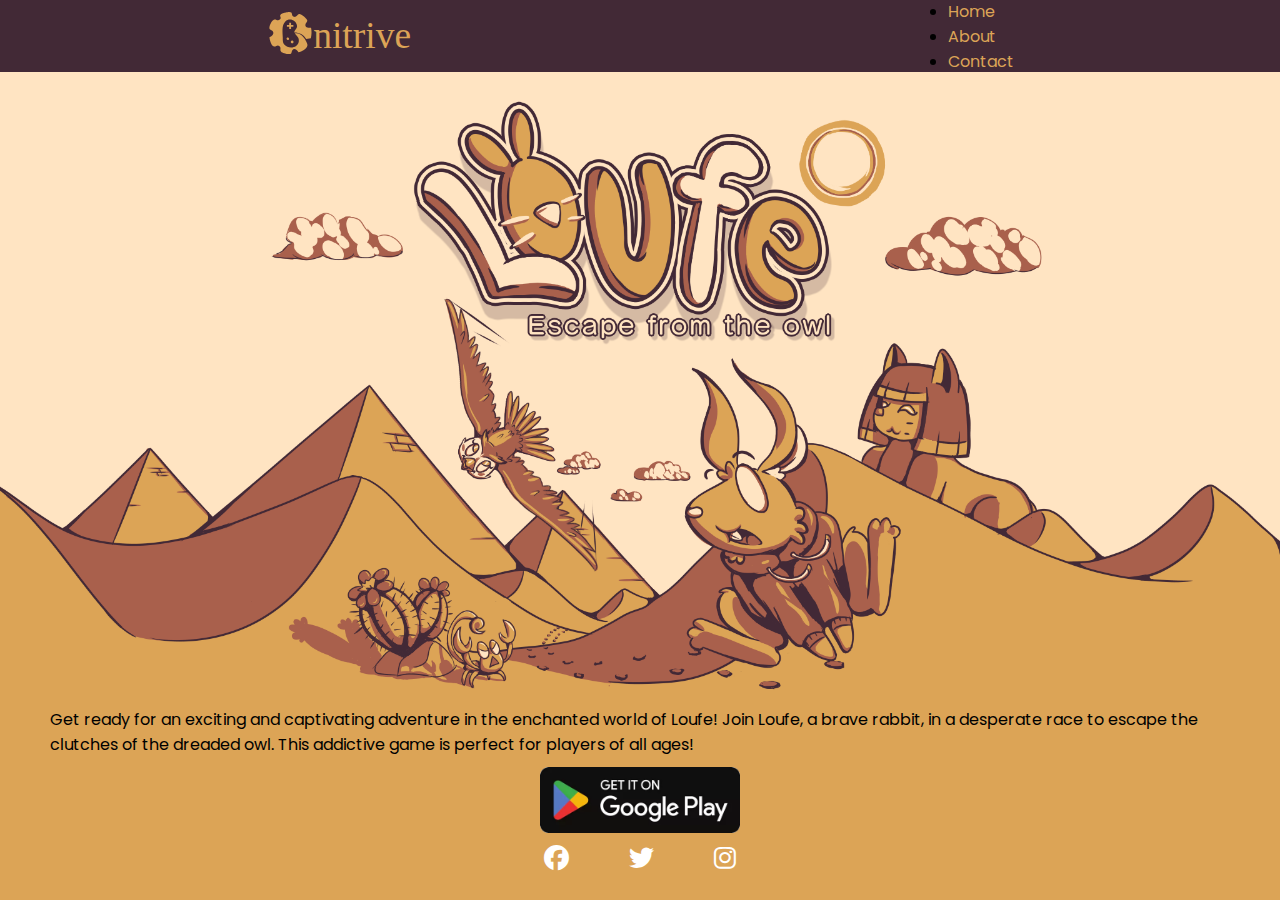
==== index.html @ 4da92eec "Update" ====
<!DOCTYPE html>
<html lang="en">
<head>
    <meta charset="UTF-8">
    <meta http-equiv="X-UA-Compatible" content="IE=edge">
    <meta name="viewport" content="width=device-width, initial-scale=1.0">
    <title>Nitrive</title>
    <script type="text/javascript" src="assets/scripts/functions.js"></script>
    <link rel="stylesheet" href="style.css">  
    <link rel="stylesheet" href="https://cdnjs.cloudflare.com/ajax/libs/font-awesome/6.4.2/css/all.min.css">

</head>
<body>
        <header>
            <nav>
                <a href="/"><img class="logo" src="assets/images/logo.svg"></a>
                <ul class="nav-list">
                    <li><a href="/">Home</a></li>
                    <li><a href="/">About</a></li>
                    <li><a href="/">Contact</a></li>
                </ul>
            </nav>
        </header>
        <main>
            <div class="banner">
                <img class="img-banner" src="assets/images/bg.png" alt="">
            </div>
            <div class="description">
                <p>Get ready for an exciting and captivating adventure in the enchanted world of Loufe! Join Loufe, a brave rabbit, in a desperate race to escape the clutches of the dreaded owl. This addictive game is perfect for players of all ages!</p>
            </div>
            
            <div class="banner-links">
                <a href="https://play.google.com/store/apps/details?id=com.nitrive.loufe">
                    <img class="button-gp" src="assets/images/google-play-button.webp" alt="">
                </a>
            </div>
        </main>
        <footer>
            <div class="media-icons">
                <a class="#"><i class="fab fa-facebook"></i></a>
                <a class="#"><i class="fab fa-twitter"></i></a>
                <a class="#"><i class="fab fa-instagram"></i></a>
            </div>
        </footer>
</body>
</html>
---- style.css ----
@import url('https://fonts.googleapis.com/css2?family=Poppins:wght@300;400;500;600;700;800;900&display=swap');

/* RESET */

*{
    margin: 0;
    padding: 0;
    font-family:'Poppins', sans-serif;
}
nav {
    display: flex;
    justify-content: space-around;
    align-items: center;
    height: 8vh;
    background-color: #422936;
}

a {
    text-decoration: none;
    color: #dca456;
}
a:hover {
    color:  #dca456;
    background-color: #422936;
    padding: 5px;
    border-radius: 15px;
}

body {
    position: relative;
    width: 100%;
    min-height: 100vh;
    justify-content: center;
    background-size: cover;
    background-color: #dca456;
}

.logo {
    width: 150px;
}



.banner {
    display: flex;
    position: relative;
    justify-content: center;
    background-repeat: no-repeat;
    background-size: cover;
    margin: 0;
    height: auto;
}
.img-banner {
    width: 100%;
}

.description {
    margin: 10px 50px;
}

.banner-links {
    position: relative;
    display: flex;
    justify-content: center;
    margin: 0px 100px;
}
.button-gp {
    width: 200px;
}


.media-icons {
    display: flex;
    justify-content: center;
    align-items: center;
    margin: auto;
    transition: 0.3s;
    transition-property: transform;

}
.media-icons a {
    position: relative;
    color: white;
    font-size: 25px;
}
.media-icons a:not(:last-child) {
    margin-right: 60px;
}
.media-icons a:hover {
    transform: scale(1.5);
}

label {
    display: none;
}
#check{
    z-index: 3;
}

/* Responsive Desktop */

@media (max-width: 180px){
    .logo {
        height: 50px;
    }
}

@media (max-width: 960px){
    header .navigation{
        display: none;
    }
    label {
        display: block;
        font-size: 20px;
        cursor: pointer;
    }
    label:hover {
        color: black;
    }
    label .close-btn{
        display: none;
    }
    #check:checked ~ header .navigation{
        z-index: 2;
        position: fixed;
        background: rgb(114, 223, 255, 0.9);
        top: 0;
        bottom: 0;
        right: 0;
        left: 0;
        display: flex;
        flex-direction: column;
    }
}
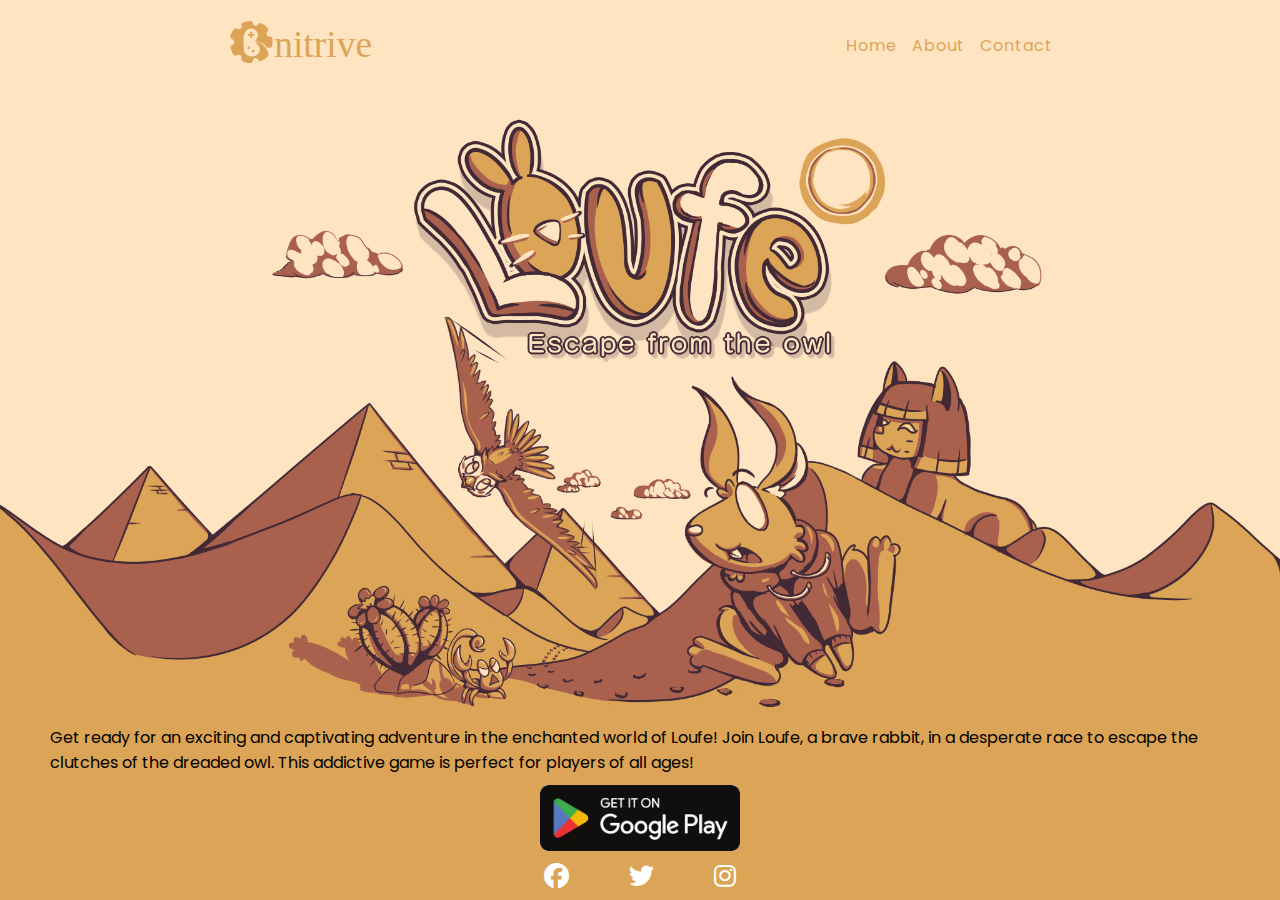
==== commit 3f008a2a: "Update files" ====
--- a/index.html
+++ b/index.html
@@ -3,7 +3,7 @@
 <head>
     <meta charset="UTF-8">
     <meta http-equiv="X-UA-Compatible" content="IE=edge">
-    <meta name="viewport" content="width=device-width, initial-scale=1.0">
+    <meta name="viewport" content="width=device-width, user-scalable=yes, initial-scale=1.0, maximum-scale=10, minimum-scale=1.0">
     <title>Nitrive</title>
     <script type="text/javascript" src="assets/scripts/functions.js"></script>
     <link rel="stylesheet" href="style.css">  
@@ -14,6 +14,9 @@
         <header>
             <nav>
                 <a href="/"><img class="logo" src="assets/images/logo.svg"></a>
+                <div class="mobile-menu">
+                    <i class="fa fa-bars"></i>
+                </div>
                 <ul class="nav-list">
                     <li><a href="/">Home</a></li>
                     <li><a href="/">About</a></li>
@@ -42,5 +45,7 @@
                 <a class="#"><i class="fab fa-instagram"></i></a>
             </div>
         </footer>
+        <script type="text/javascript" src="assets/scripts/mobile-navbar.js" ></script>
 </body>
+
 </html>--- a/style.css
+++ b/style.css
@@ -11,8 +11,9 @@
     display: flex;
     justify-content: space-around;
     align-items: center;
-    height: 8vh;
-    background-color: #422936;
+    height: 10vh;
+    background-color: #ffe4c2
+
 }
 
 a {
@@ -35,9 +36,34 @@
     background-color: #dca456;
 }
 
+/************** HEADER ****************/
+
 .logo {
     width: 150px;
 }
+
+.nav-list {
+    display: flex;
+    list-style: none;
+}
+.nav-list li {
+    letter-spacing: 1px;
+    margin-left: 15px;
+}
+
+.mobile-menu {
+    display: none;
+    color: #422936;
+    cursor: pointer;
+}
+
+
+
+
+
+
+
+
 
 
 
@@ -90,45 +116,10 @@
     transform: scale(1.5);
 }
 
-label {
-    display: none;
-}
-#check{
-    z-index: 3;
-}
-
 /* Responsive Desktop */
 
-@media (max-width: 180px){
-    .logo {
-        height: 50px;
-    }
-}
-
-@media (max-width: 960px){
-    header .navigation{
+@media(max-width: 500px){
+    .nav-list {
         display: none;
     }
-    label {
-        display: block;
-        font-size: 20px;
-        cursor: pointer;
-    }
-    label:hover {
-        color: black;
-    }
-    label .close-btn{
-        display: none;
-    }
-    #check:checked ~ header .navigation{
-        z-index: 2;
-        position: fixed;
-        background: rgb(114, 223, 255, 0.9);
-        top: 0;
-        bottom: 0;
-        right: 0;
-        left: 0;
-        display: flex;
-        flex-direction: column;
-    }
 }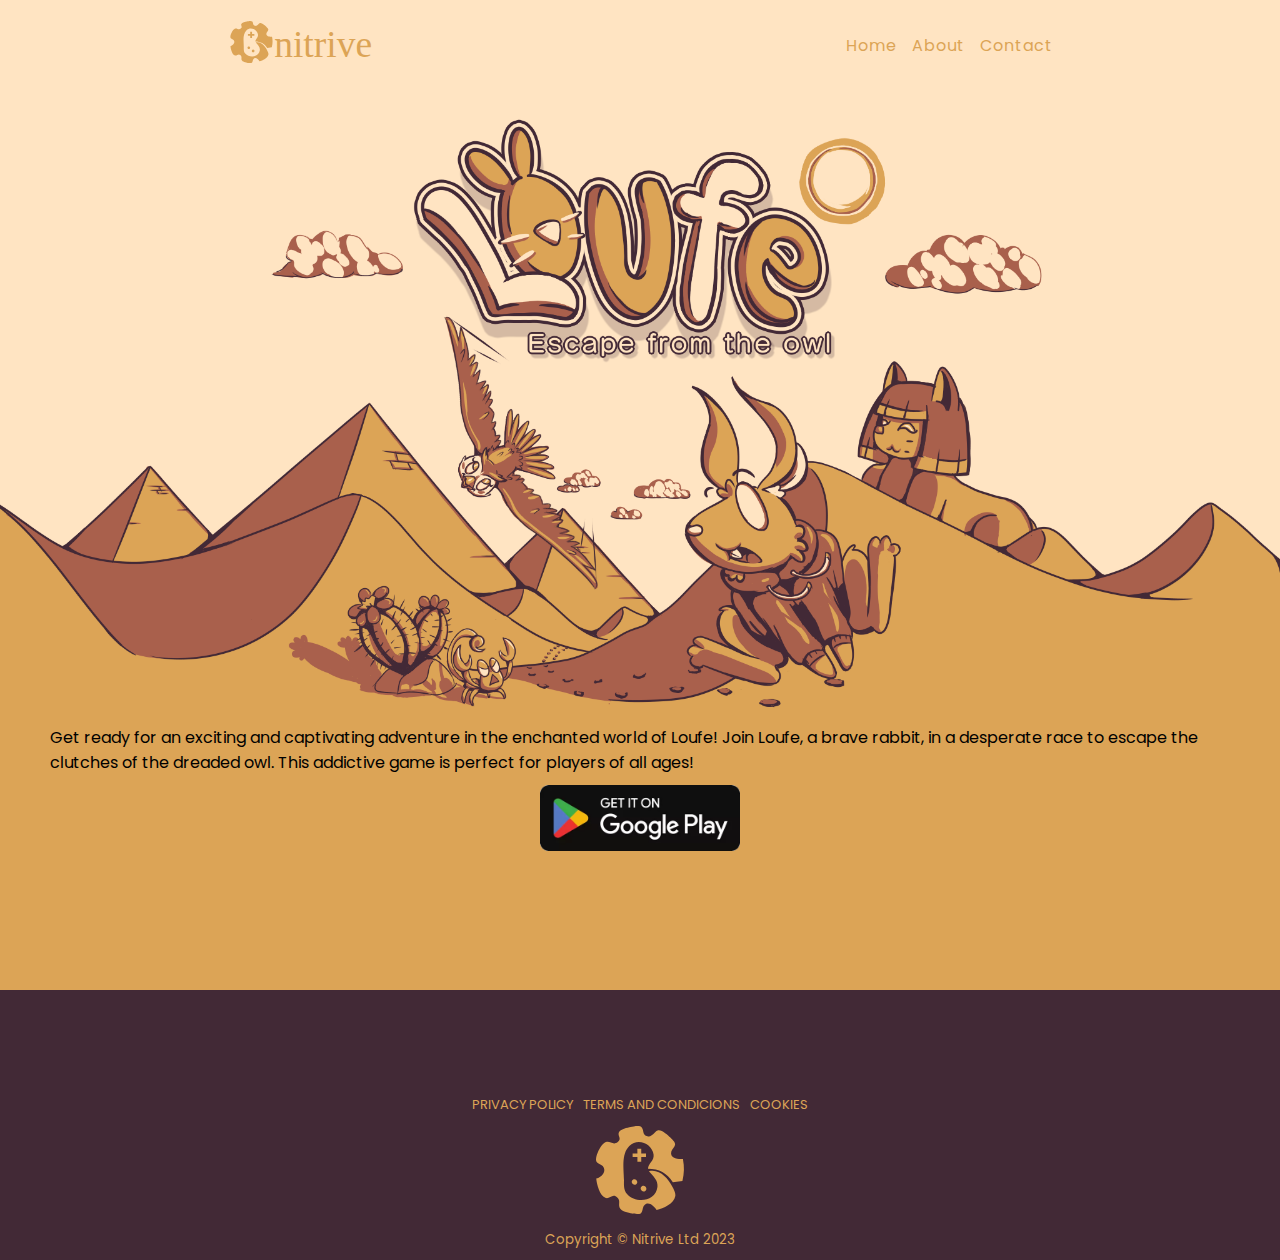
==== commit 5c59680e: "Update files" ====
--- a/index.html
+++ b/index.html
@@ -24,6 +24,9 @@
                 </ul>
             </nav>
         </header>
+        <div class="banner">
+
+        </div>
         <main>
             <div class="banner">
                 <img class="img-banner" src="assets/images/bg.png" alt="">
@@ -39,10 +42,18 @@
             </div>
         </main>
         <footer>
-            <div class="media-icons">
-                <a class="#"><i class="fab fa-facebook"></i></a>
-                <a class="#"><i class="fab fa-twitter"></i></a>
-                <a class="#"><i class="fab fa-instagram"></i></a>
+            <div class="site-map">
+                <ul>
+                    <a href=""><li>Privacy Policy</li></a>
+                    <a href=""><li>Terms and Condicions</li></a>
+                    <a href=""><li>Cookies</li></a>
+                </ul>
+            </div>
+            <div class="footer-logo">
+                <img class="m-logo" src="assets/images/logo1.svg" alt="">
+            </div>
+            <div class="copyright">
+                <span> Copyright &copy Nitrive Ltd 2023</span>
             </div>
         </footer>
         <script type="text/javascript" src="assets/scripts/mobile-navbar.js" ></script>
--- a/style.css
+++ b/style.css
@@ -21,17 +21,13 @@
     color: #dca456;
 }
 a:hover {
-    color:  #dca456;
-    background-color: #422936;
-    padding: 5px;
+    color:  #422936;
     border-radius: 15px;
 }
 
 body {
-    position: relative;
-    width: 100%;
-    min-height: 100vh;
-    justify-content: center;
+    margin: 0;
+    padding: 0;
     background-size: cover;
     background-color: #dca456;
 }
@@ -57,11 +53,52 @@
     cursor: pointer;
 }
 
+main {
+    min-height: 100vh;
+    height: auto;
+}
 
+/************** FOOTER ****************/
+footer {
+    position: relative;
+    width: 100%;
+    display: block;
+    align-items: center;
+    align-content: center;
+    padding-top: 100px;
+    padding-bottom: 10px;
+    background-color: #422936;
+}
+.site-map {
+    font-size: small;
+    text-transform: uppercase;
+    align-items: center;
+}
+.site-map ul {
+    list-style: none;
+    display: flex;
+    justify-content: center;
+}
+.site-map ul li {
+    padding: 5px;
+}
 
+.footer-logo{
+    padding-bottom: 10px;
+    display: flex;
+    align-items: center;
+    justify-content: center;
+    width: 100%;
+}
+.m-logo{
+    width: 100px;
+}
 
-
-
+.copyright {
+    color: #dca456;
+    text-align: center;
+    font-size: smaller;
+}
 
 
 
@@ -74,10 +111,10 @@
     background-repeat: no-repeat;
     background-size: cover;
     margin: 0;
-    height: auto;
 }
 .img-banner {
     width: 100%;
+    height: auto;
 }
 
 .description {
@@ -95,30 +132,14 @@
 }
 
 
-.media-icons {
-    display: flex;
-    justify-content: center;
-    align-items: center;
-    margin: auto;
-    transition: 0.3s;
-    transition-property: transform;
-
-}
-.media-icons a {
-    position: relative;
-    color: white;
-    font-size: 25px;
-}
-.media-icons a:not(:last-child) {
-    margin-right: 60px;
-}
-.media-icons a:hover {
-    transform: scale(1.5);
-}
 
 /* Responsive Desktop */
 
 @media(max-width: 500px){
+    footer {
+        margin: 0;
+        padding: 0;
+    }
     .nav-list {
         display: none;
     }
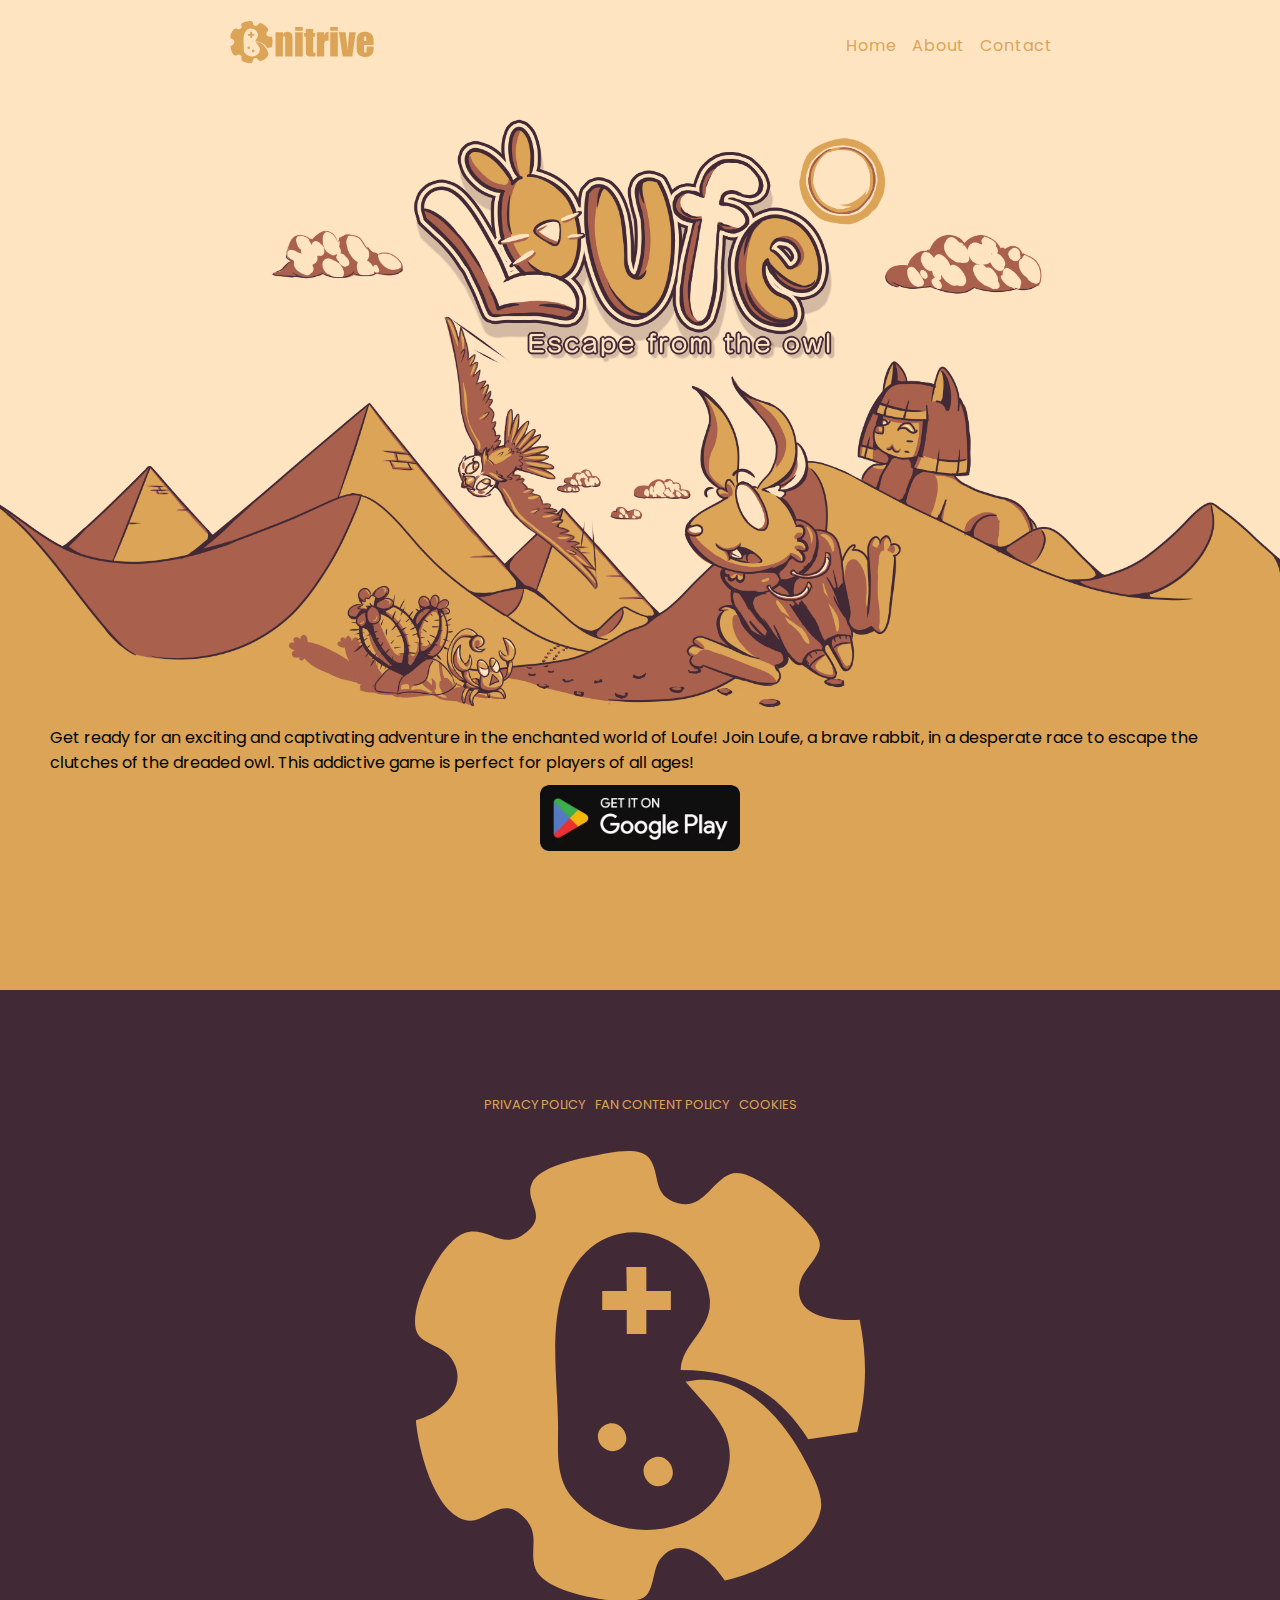
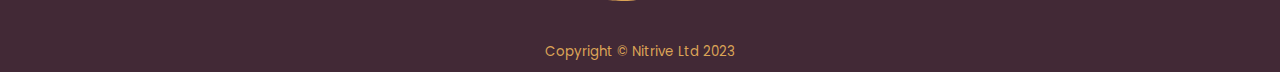
==== commit a9cec124: "Update files" ====
--- a/index.html
+++ b/index.html
@@ -45,7 +45,7 @@
             <div class="site-map">
                 <ul>
                     <a href=""><li>Privacy Policy</li></a>
-                    <a href=""><li>Terms and Condicions</li></a>
+                    <a href=""><li>Fan Content Policy</li></a>
                     <a href=""><li>Cookies</li></a>
                 </ul>
             </div>
--- a/style.css
+++ b/style.css
@@ -90,9 +90,7 @@
     justify-content: center;
     width: 100%;
 }
-.m-logo{
-    width: 100px;
-}
+
 
 .copyright {
     color: #dca456;
@@ -143,4 +141,40 @@
     .nav-list {
         display: none;
     }
+}
+
+/* Mobile */
+
+@media(max-width: 300px){
+    /*----- Main-----*/
+    main {
+        min-height: auto;
+        padding-bottom: 50px;
+    }
+    .description {
+        color: #422936;
+        font-size: 10px;
+    }
+    .button-gp {
+        width: 100px;
+    }
+
+
+
+    /*----- Footer -----*/
+    footer {
+        padding-bottom: 10px;
+    }
+    .site-map ul {
+        font-size: 10px;
+    }
+    .site-map ul li:hover {
+        color: #ffe4c2;
+    }
+    .m-logo {
+        width: 50px;
+    }
+    .copyright {
+        font-size: 10px;
+    }
 }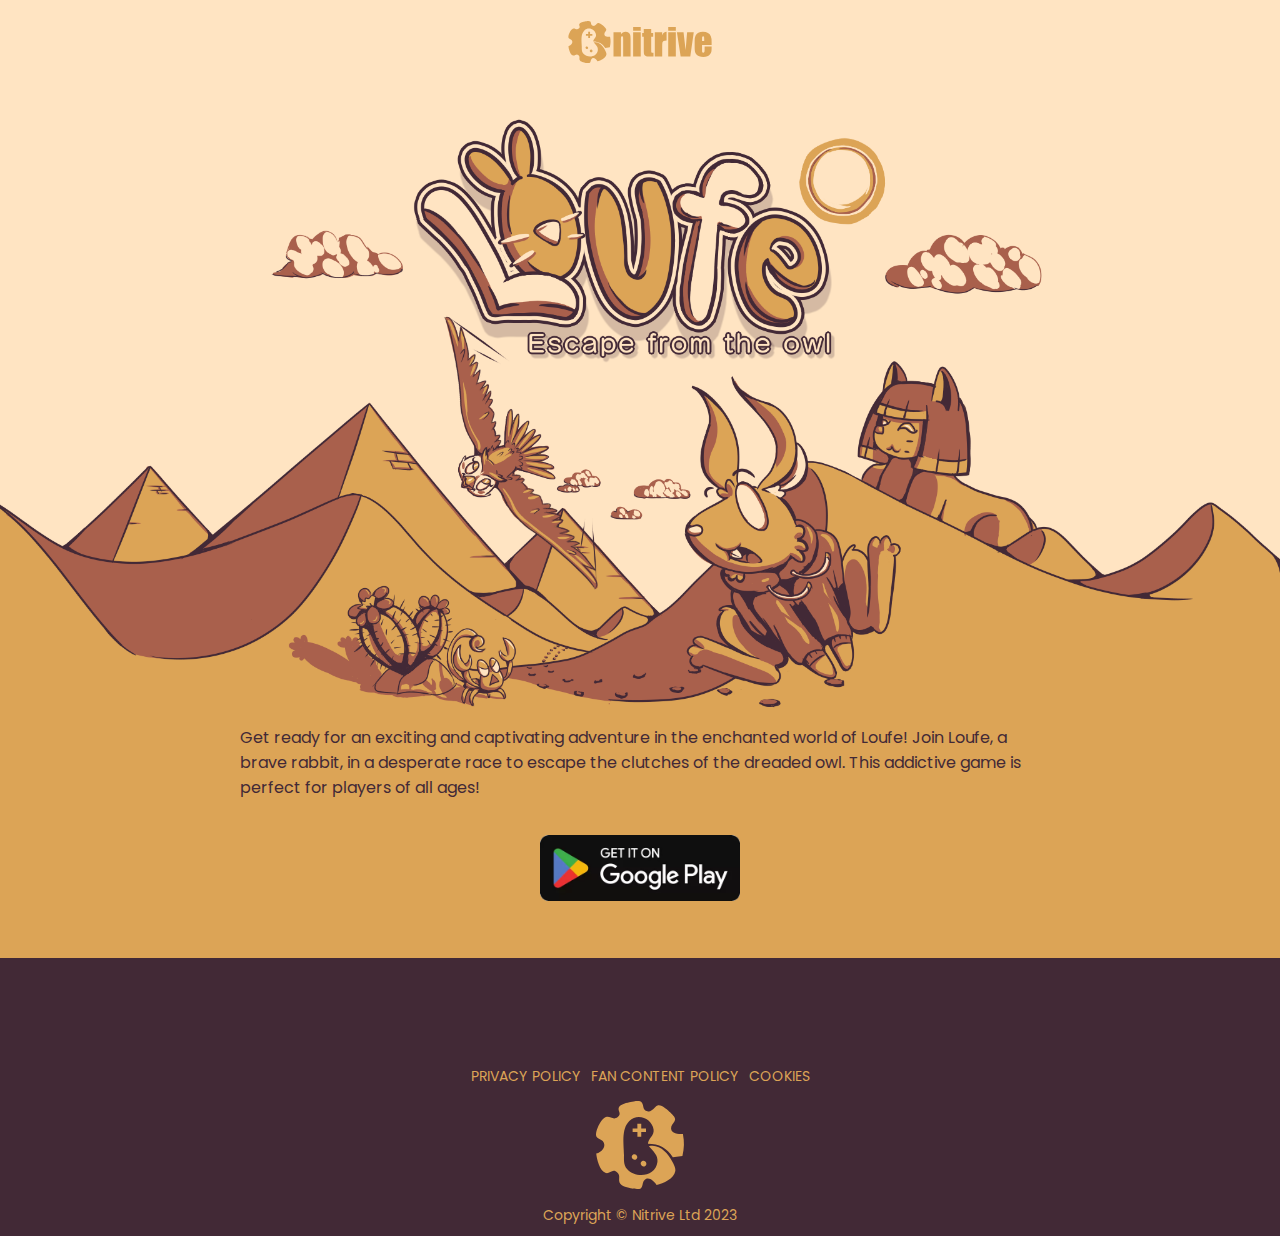
==== commit e88c77e2: "Update files" ====
--- a/index.html
+++ b/index.html
@@ -8,7 +8,8 @@
     <script type="text/javascript" src="assets/scripts/functions.js"></script>
     <link rel="stylesheet" href="style.css">  
     <link rel="stylesheet" href="https://cdnjs.cloudflare.com/ajax/libs/font-awesome/6.4.2/css/all.min.css">
-
+    <link rel="icon" type="image/x-icon" href="/assets/images/logo1.svg">
+    
 </head>
 <body>
         <header>
@@ -44,9 +45,9 @@
         <footer>
             <div class="site-map">
                 <ul>
-                    <a href=""><li>Privacy Policy</li></a>
+                    <a href="/privacy-policy.html"><li>Privacy Policy</li></a>
                     <a href=""><li>Fan Content Policy</li></a>
-                    <a href=""><li>Cookies</li></a>
+                    <a href="/cookies.html"><li>Cookies</li></a>
                 </ul>
             </div>
             <div class="footer-logo">
--- a/style.css
+++ b/style.css
@@ -1,12 +1,35 @@
 @import url('https://fonts.googleapis.com/css2?family=Poppins:wght@300;400;500;600;700;800;900&display=swap');
 
 /* RESET */
+
+
 
 *{
     margin: 0;
     padding: 0;
     font-family:'Poppins', sans-serif;
 }
+h1 {
+    font-size: 36px;
+    text-transform: uppercase;
+    color: #dca456;
+    padding: 10px;
+    text-align: center;
+}
+h2 {
+    color: #dca456;
+    text-transform: uppercase;
+    padding: 5px;
+    font-size: 32;
+}
+h3 {
+    color: #422936;
+}
+p {
+    color: #422936;
+    padding: 10px;
+}
+
 nav {
     display: flex;
     justify-content: space-around;
@@ -28,10 +51,15 @@
 body {
     margin: 0;
     padding: 0;
+    height: 100%;
     background-size: cover;
     background-color: #dca456;
 }
 
+ul {
+    padding: 3px 50px;
+}
+
 /************** HEADER ****************/
 
 .logo {
@@ -39,7 +67,7 @@
 }
 
 .nav-list {
-    display: flex;
+    display: none;
     list-style: none;
 }
 .nav-list li {
@@ -54,7 +82,6 @@
 }
 
 main {
-    min-height: 100vh;
     height: auto;
 }
 
@@ -116,14 +143,23 @@
 }
 
 .description {
-    margin: 10px 50px;
+    position: relative;
+    display: flex;
+    justify-content: center;
+    margin-bottom: 25px;
+}
+.description p {
+    padding-left: 20px;
+    padding-right: 20px;
+    font-size: 16px;
+    width: 800px;
 }
 
 .banner-links {
     position: relative;
     display: flex;
     justify-content: center;
-    margin: 0px 100px;
+    margin-bottom: 50px;
 }
 .button-gp {
     width: 200px;
@@ -131,15 +167,71 @@
 
 
 
+footer {
+    padding-bottom: 10px;
+}
+.site-map ul {
+    font-size: 14px;
+}
+.site-map ul li:hover {
+    color: #ffe4c2;
+}
+.m-logo {
+    width: 100px;
+}
+.copyright {
+    font-size: 14px;
+}
+
 /* Responsive Desktop */
 
+.main-container {
+    max-width: 1000px;
+    min-height: 600px;
+    padding: 50px;
+    background-color: #ffe4c2;
+}
+
+
 @media(max-width: 500px){
+    body {
+        height: 100%;
+    }
+    /*----- Main-----*/
+    main {
+        min-height: auto;
+        padding-bottom: 50px;
+    }
+    .description {
+        padding-left: 20px;
+        padding-right: 20px;
+        color: #422936;
+        font-size: 12px;
+    }
+    .description p {
+        font-size: 14px;
+        width: 800px;
+    }
+    .button-gp {
+        width: 100px;
+    }
+    /*----- Footer -----*/
     footer {
         margin: 0;
-        padding: 0;
-    }
-    .nav-list {
-        display: none;
+        padding-top: 10px;
+        padding-bottom: 10px;
+    }
+    .site-map ul {
+        font-size: 12px;
+    }
+    .site-map ul li:hover {
+        color: #ffe4c2;
+    }
+    .m-logo {
+        width: 80px;
+    }
+    .copyright {
+        font-size: 12px;
     }
 }
 
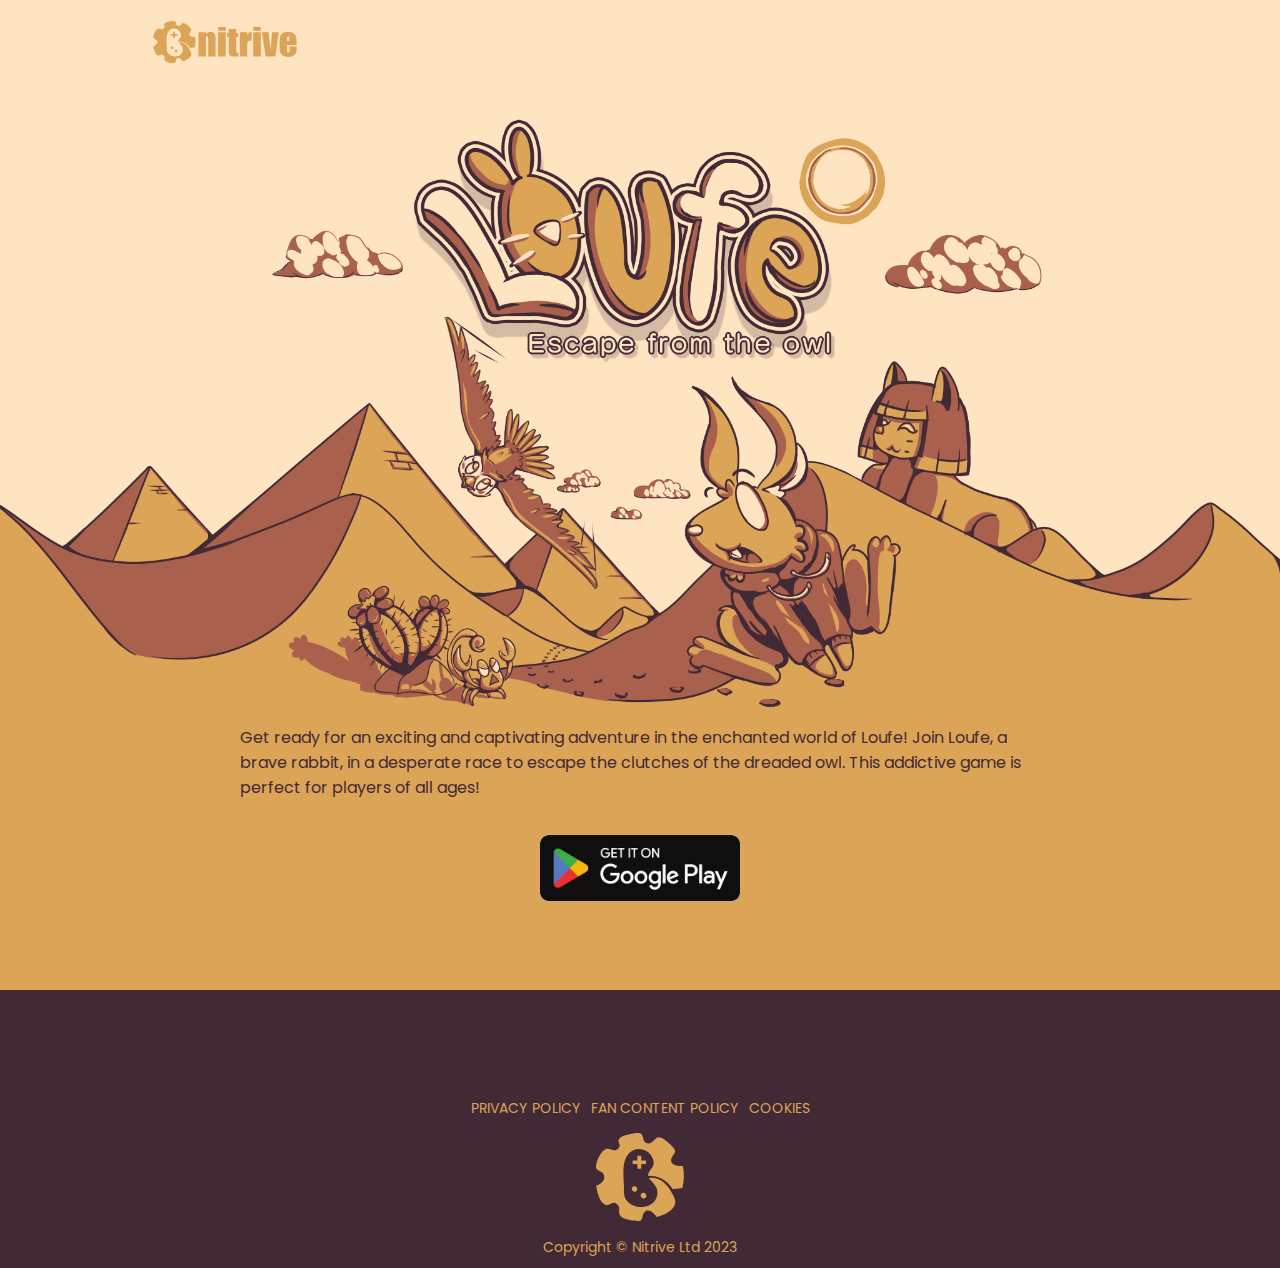
==== commit 3a1d0823: "Update files" ====
--- a/index.html
+++ b/index.html
@@ -13,17 +13,16 @@
 </head>
 <body>
         <header>
+            <!-- Navbar -->
             <nav>
                 <a href="/"><img class="logo" src="assets/images/logo.svg"></a>
-                <div class="mobile-menu">
-                    <i class="fa fa-bars"></i>
-                </div>
                 <ul class="nav-list">
                     <li><a href="/">Home</a></li>
                     <li><a href="/">About</a></li>
                     <li><a href="/">Contact</a></li>
                 </ul>
             </nav>
+            <!-- Navber -->
         </header>
         <div class="banner">
 
--- a/style.css
+++ b/style.css
@@ -1,8 +1,6 @@
 @import url('https://fonts.googleapis.com/css2?family=Poppins:wght@300;400;500;600;700;800;900&display=swap');
 
 /* RESET */
-
-
 
 *{
     margin: 0;
@@ -30,9 +28,16 @@
     padding: 10px;
 }
 
+header{
+    background-color: #ffe4c2;
+    display: flex;
+    justify-content: center;
+}
 nav {
-    display: flex;
-    justify-content: space-around;
+    width: 100%;
+    max-width: 1000px;
+    display: flex;
+    justify-content: left;
     align-items: center;
     height: 10vh;
     background-color: #ffe4c2
@@ -63,6 +68,7 @@
 /************** HEADER ****************/
 
 .logo {
+    padding: 0px 10px;
     width: 150px;
 }
 
@@ -82,7 +88,7 @@
 }
 
 main {
-    height: auto;
+    min-height: 100vh;
 }
 
 /************** FOOTER ****************/
@@ -186,21 +192,18 @@
 /* Responsive Desktop */
 
 .main-container {
+    display: flex;
+    justify-content: center;
+    background-color: #ffe4c2;
+}
+.container {
     max-width: 1000px;
-    min-height: 600px;
-    padding: 50px;
-    background-color: #ffe4c2;
 }
 
 
 @media(max-width: 500px){
     body {
         height: 100%;
-    }
-    /*----- Main-----*/
-    main {
-        min-height: auto;
-        padding-bottom: 50px;
     }
     .description {
         padding-left: 20px;
@@ -238,11 +241,6 @@
 /* Mobile */
 
 @media(max-width: 300px){
-    /*----- Main-----*/
-    main {
-        min-height: auto;
-        padding-bottom: 50px;
-    }
     .description {
         color: #422936;
         font-size: 10px;
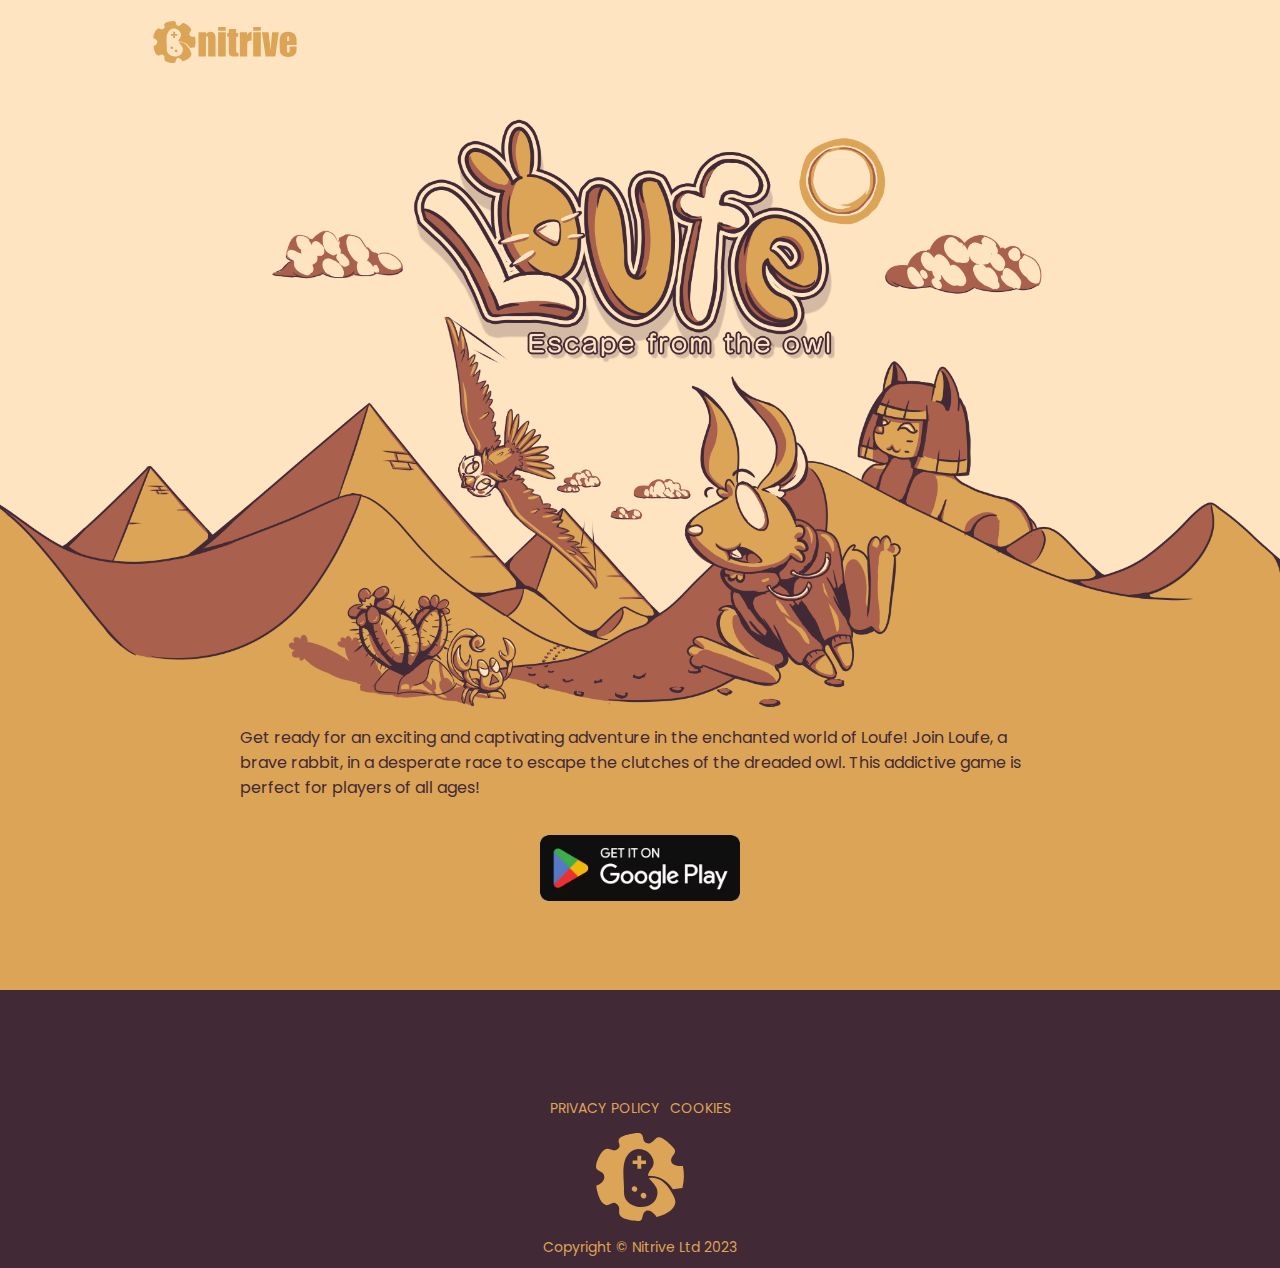
==== commit 09577ad8: "Update files" ====
--- a/index.html
+++ b/index.html
@@ -45,7 +45,6 @@
             <div class="site-map">
                 <ul>
                     <a href="/privacy-policy.html"><li>Privacy Policy</li></a>
-                    <a href=""><li>Fan Content Policy</li></a>
                     <a href="/cookies.html"><li>Cookies</li></a>
                 </ul>
             </div>
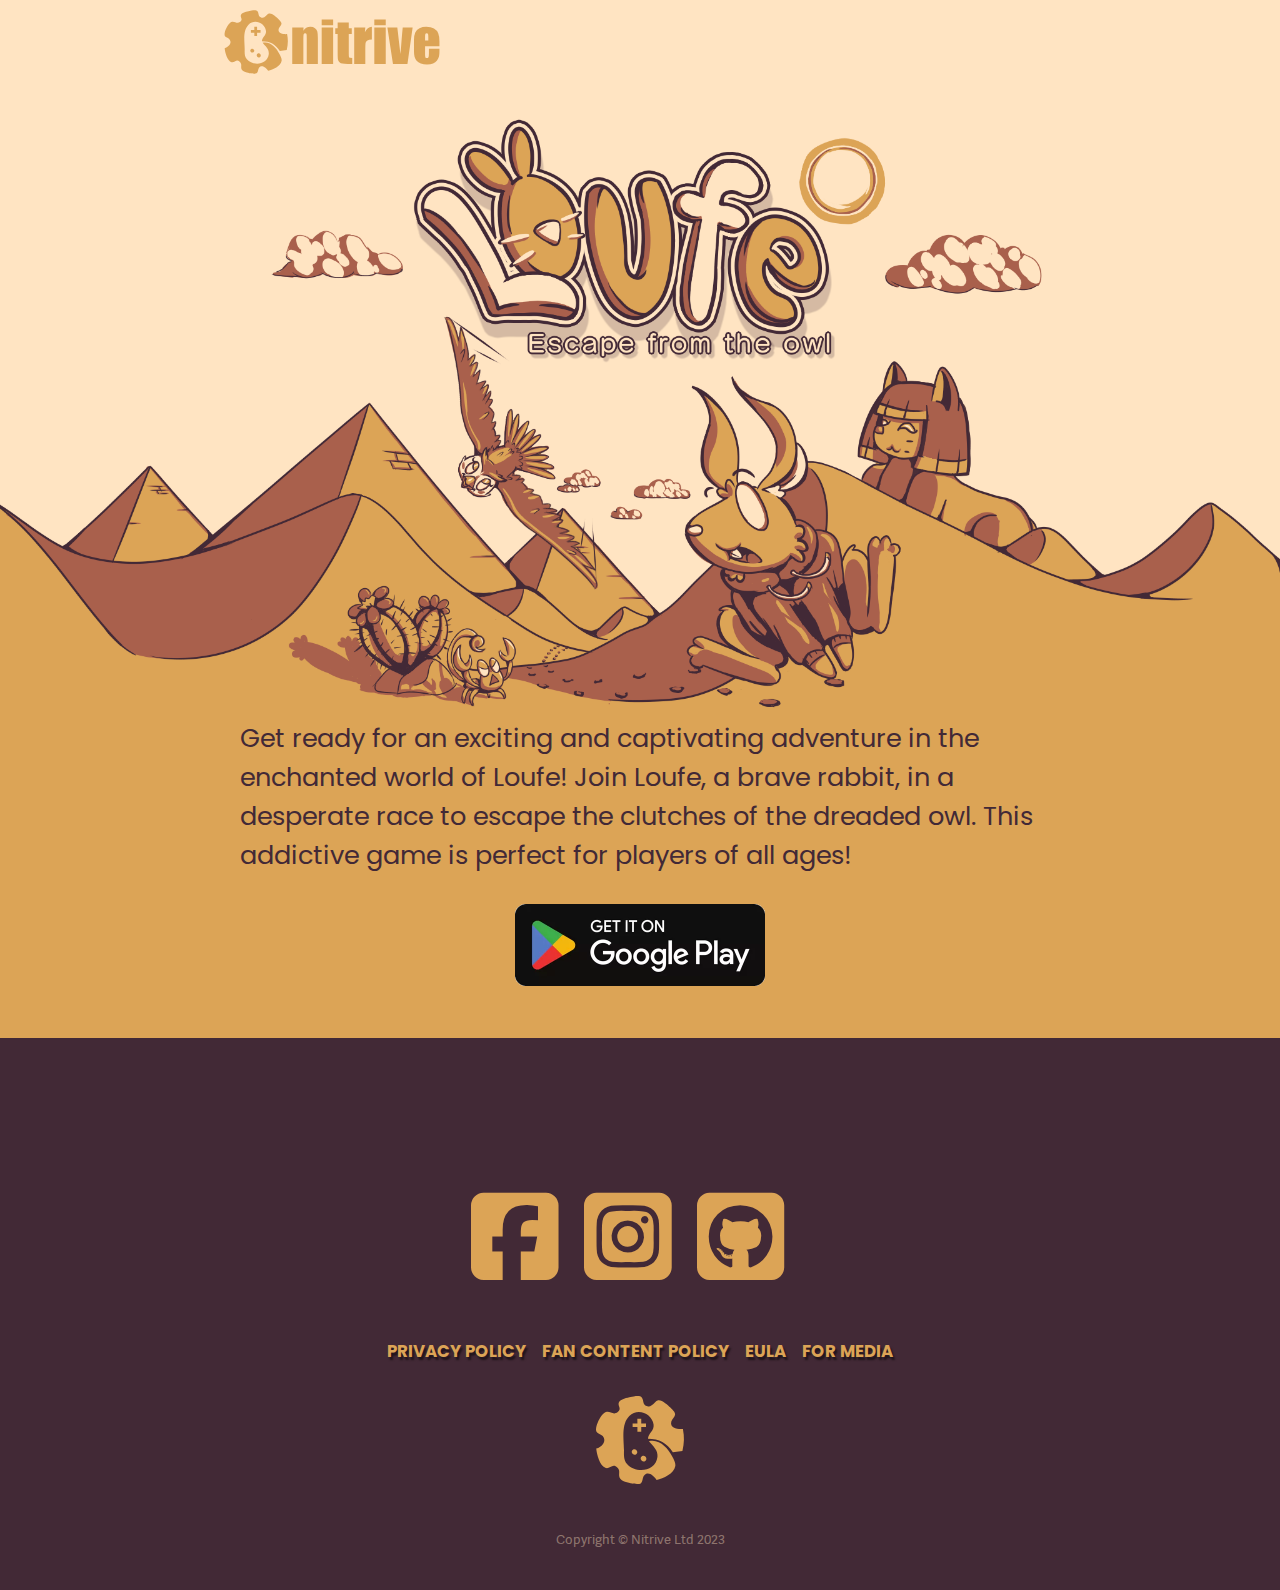
==== commit 779b98e7: "Update files" ====
--- a/index.html
+++ b/index.html
@@ -36,26 +36,34 @@
             </div>
             
             <div class="banner-links">
-                <a href="https://play.google.com/store/apps/details?id=com.nitrive.loufe">
+                <a target="_blank" href="https://play.google.com/store/apps/details?id=com.nitrive.loufe">
                     <img class="button-gp" src="assets/images/google-play-button.webp" alt="">
                 </a>
             </div>
         </main>
-        <footer>
+        <!--  Footer -->
+    <footer>
+            <section class="social-media">
+                <a target="_blank" href="https://www.facebook.com/nitrive/"><i class="fa-brands fa-square-facebook"></i></a>
+                <a target="_blank" href="https://www.instagram.com/nitrive/"><i class="fa-brands fa-square-instagram"></i></a>
+                <a target="_blank" href="https://www.github.com/nitriveteam/"><i class="fa-brands fa-square-github"></i></a>
+            </section>
             <div class="site-map">
                 <ul>
-                    <a href="/privacy-policy.html"><li>Privacy Policy</li></a>
-                    <a href="/cookies.html"><li>Cookies</li></a>
+                    <li><a href="/privacy-policy.html">Privacy Policy</a></li></a>
+                    <li><a href="/">Fan Content Policy</a></li>
+                    <li><a href="/">Eula</a></li>
+                    <li><a href="/">For Media</a></li>
                 </ul>
             </div>
             <div class="footer-logo">
                 <img class="m-logo" src="assets/images/logo1.svg" alt="">
             </div>
-            <div class="copyright">
-                <span> Copyright &copy Nitrive Ltd 2023</span>
-            </div>
-        </footer>
-        <script type="text/javascript" src="assets/scripts/mobile-navbar.js" ></script>
+            <p class="copyright">
+                <small> Copyright &copy Nitrive Ltd 2023</small>
+            </p>
+    </footer>
+         <!--  Footer -->
 </body>
 
 </html>--- a/style.css
+++ b/style.css
@@ -1,4 +1,15 @@
 @import url('https://fonts.googleapis.com/css2?family=Poppins:wght@300;400;500;600;700;800;900&display=swap');
+
+@font-face {
+    font-family: Adelle Sans;
+    src: url(assets/font/adellesans/AdelleSansBasic-Regular.ttf);
+}
+
+@font-face {
+    font-family: 'Metric';
+    src: url('assets/font/metric/MetricBold.woff2');
+    font-weight: bold;
+}
 
 /* RESET */
 
@@ -7,17 +18,22 @@
     padding: 0;
     font-family:'Poppins', sans-serif;
 }
+small {
+    font-size: max(12px, 1vw);
+    font-family: Adelle Sans;
+    font-style: normal;
+}
 h1 {
     font-size: 36px;
     text-transform: uppercase;
     color: #dca456;
-    padding: 10px;
+    padding: 1vw;
     text-align: center;
 }
 h2 {
     color: #dca456;
     text-transform: uppercase;
-    padding: 5px;
+    padding: 0.8vw;
     font-size: 32;
 }
 h3 {
@@ -25,7 +41,11 @@
 }
 p {
     color: #422936;
-    padding: 10px;
+    font-size: max(16px, 1.5vw);
+    padding: 0.3vw;
+}
+p {
+    font-size: max(16px, 2vw);
 }
 
 header{
@@ -40,7 +60,8 @@
     justify-content: left;
     align-items: center;
     height: 10vh;
-    background-color: #ffe4c2
+    padding: 0vh 2vh;
+    background-color: transparent
 
 }
 
@@ -56,20 +77,18 @@
 body {
     margin: 0;
     padding: 0;
-    height: 100%;
+    min-height: 100vh;
     background-size: cover;
-    background-color: #dca456;
-}
-
-ul {
-    padding: 3px 50px;
+    background-color: #ffe4c2;
 }
 
 /************** HEADER ****************/
 
 .logo {
-    padding: 0px 10px;
-    width: 150px;
+    min-width: 30vw;
+    max-height: 8vh;
+    width: 100%;
+    width: min(250px, 1vh);
 }
 
 .nav-list {
@@ -88,13 +107,15 @@
 }
 
 main {
-    min-height: 100vh;
+    padding-bottom: 5vh;
+    background-color: #dca456;
 }
 
 /************** FOOTER ****************/
 footer {
     position: relative;
     width: 100%;
+    min-width: 300px;
     display: block;
     align-items: center;
     align-content: center;
@@ -102,8 +123,13 @@
     padding-bottom: 10px;
     background-color: #422936;
 }
+
+/* ===================================== SITEMAP ===================================== */
 .site-map {
-    font-size: small;
+    margin-top: 1vw;
+    margin-bottom: 1vw;
+    font-family: 'Metric';
+    font-weight: bold;
     text-transform: uppercase;
     align-items: center;
 }
@@ -113,24 +139,36 @@
     justify-content: center;
 }
 .site-map ul li {
-    padding: 5px;
-}
+    font-size: max(12px, 1.3vw);
+    color: #dca456;
+    text-shadow: #0000008a 2px 3px 2px;
+    padding-left: .5rem;
+    padding-right: .5rem;
+}
+.site-map ul li a:hover {
+    text-shadow: none;
+    color: #ffe4c2;
+}
+/* ===================================== SITEMAP ===================================== */
 
 .footer-logo{
-    padding-bottom: 10px;
-    display: flex;
-    align-items: center;
-    justify-content: center;
-    width: 100%;
-}
-
-
+    margin-top: 2vw;
+    margin-bottom: 2vw;
+    display: flex;
+    align-items: center;
+    justify-content: center;
+    width: 100%;
+}
+
+/* ==================================== COPIRIGHT ==================================== */
 .copyright {
-    color: #dca456;
+    margin-top: 2vw;
+    margin-bottom: 2vw;
+    padding: 0;
+    color: #ffe4c26b;
     text-align: center;
-    font-size: smaller;
-}
-
+}
+/* ==================================== COPIRIGHT ==================================== */
 
 
 
@@ -152,12 +190,11 @@
     position: relative;
     display: flex;
     justify-content: center;
-    margin-bottom: 25px;
+    margin-bottom: 2vw;
 }
 .description p {
     padding-left: 20px;
     padding-right: 20px;
-    font-size: 16px;
     width: 800px;
 }
 
@@ -165,17 +202,13 @@
     position: relative;
     display: flex;
     justify-content: center;
-    margin-bottom: 50px;
 }
 .button-gp {
-    width: 200px;
-}
-
-
-
-footer {
-    padding-bottom: 10px;
-}
+    width: max(250px, 2vw);
+}
+
+
+
 .site-map ul {
     font-size: 14px;
 }
@@ -185,9 +218,7 @@
 .m-logo {
     width: 100px;
 }
-.copyright {
-    font-size: 14px;
-}
+
 
 /* Responsive Desktop */
 
@@ -199,72 +230,24 @@
 .container {
     max-width: 1000px;
 }
-
-
-@media(max-width: 500px){
-    body {
-        height: 100%;
-    }
-    .description {
-        padding-left: 20px;
-        padding-right: 20px;
-        color: #422936;
-        font-size: 12px;
-    }
-    .description p {
-        font-size: 14px;
-        width: 800px;
-    }
-    .button-gp {
-        width: 100px;
-    }
-    /*----- Footer -----*/
-    footer {
-        margin: 0;
-        padding-top: 10px;
-        padding-bottom: 10px;
-    }
+.social-media {
+    margin-top: 2vw;
+    margin-bottom: 2vw;
+    cursor: pointer;
+    letter-spacing: 25px;
+    color: #dca456;
+    display: flex;
+    justify-content: center;
+    font-size: min(100px, 20vw);
+}
+.social-media i:hover {
+    color: #ffe4c2;
+}
+
+@media(max-width: 500px) {
     .site-map ul {
-        font-size: 12px;
-    }
-    .site-map ul li:hover {
-        color: #ffe4c2;
-    }
-    .m-logo {
-        width: 80px;
-    }
-    .copyright {
-        font-size: 12px;
-    }
-}
-
-/* Mobile */
-
-@media(max-width: 300px){
-    .description {
-        color: #422936;
-        font-size: 10px;
-    }
-    .button-gp {
-        width: 100px;
-    }
-
-
-
-    /*----- Footer -----*/
-    footer {
-        padding-bottom: 10px;
-    }
-    .site-map ul {
-        font-size: 10px;
-    }
-    .site-map ul li:hover {
-        color: #ffe4c2;
-    }
-    .m-logo {
-        width: 50px;
-    }
-    .copyright {
-        font-size: 10px;
+        display: flex;
+        align-items: center;
+        flex-direction: column;
     }
 }